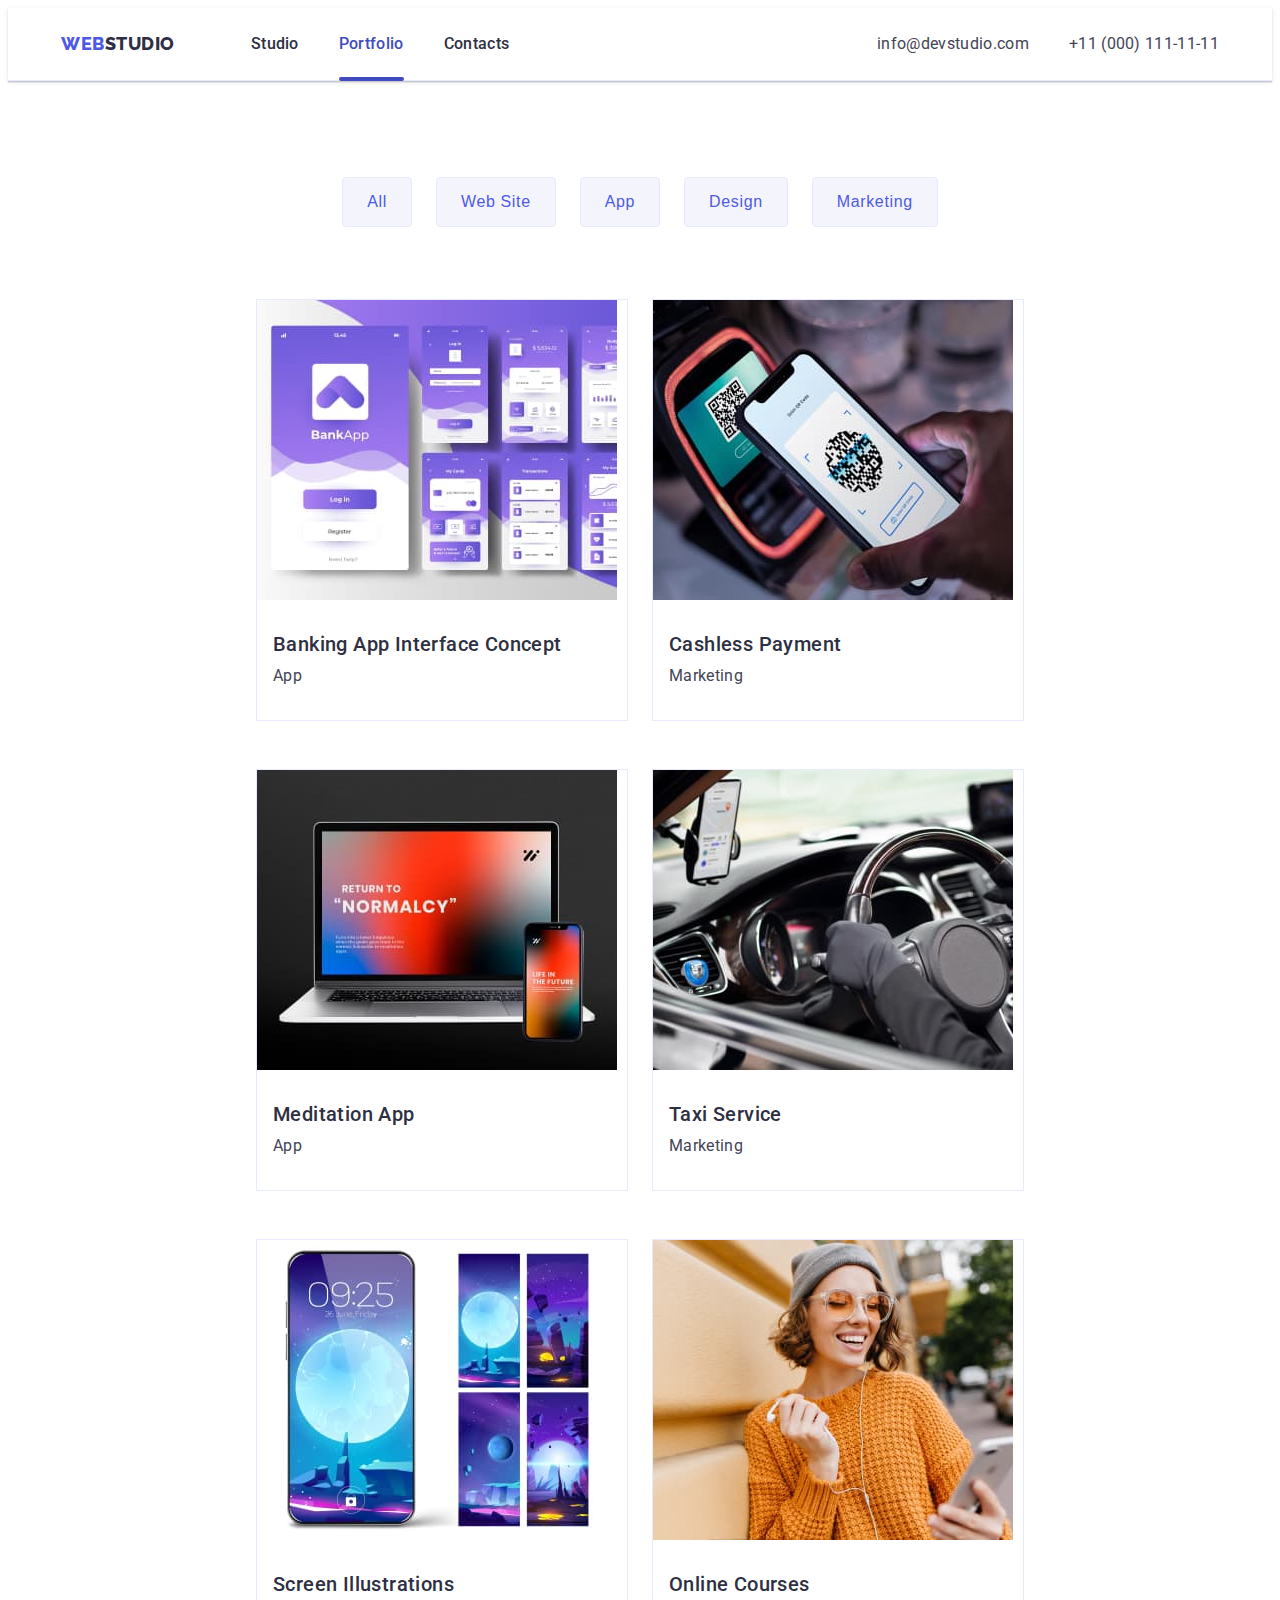
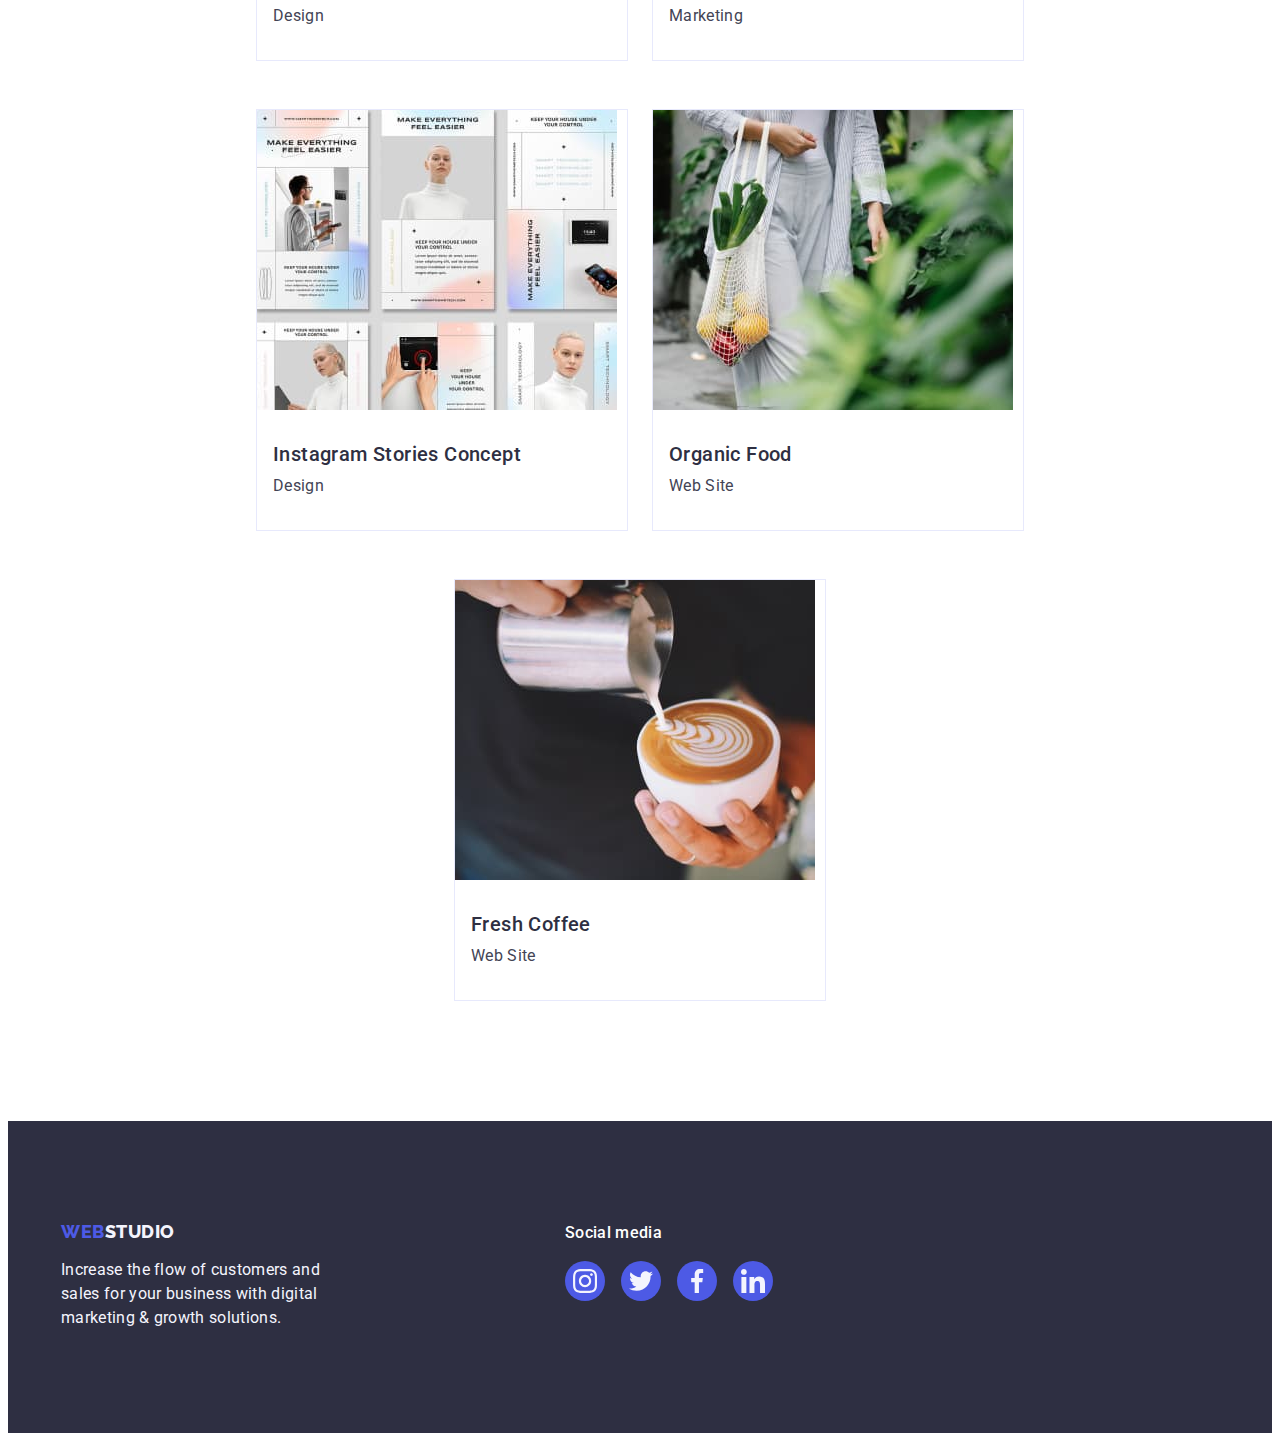
==== portfolio.html @ 2d32d580 "Initial commit" ====
<!DOCTYPE html>
<html lang="en">
  <head>
    <meta charset="UTF-8" />
    <meta name="viewport" content="width=device-width, initial-scale=1.0" />
    <link rel="preconnect" href="https://fonts.googleapis.com" />
    <link rel="preconnect" href="https://fonts.gstatic.com" crossorigin />
    <link href="https://fonts.googleapis.com/css2?family=Raleway:wght@800&family=Roboto:wght@400;500;700;900&display=swap"
      rel="stylesheet" />
      <link rel="stylesheet" href="https://cdnjs.cloudflare.com/ajax/libs/modern-normalize/2.0.0/modern-normalize.min.css"
        integrity="sha512-4xo8blKMVCiXpTaLzQSLSw3KFOVPWhm/TRtuPVc4WG6kUgjH6J03IBuG7JZPkcWMxJ5huwaBpOpnwYElP/m6wg=="
        crossorigin="anonymous" referrerpolicy="no-referrer" />
    <link rel="stylesheet" href="./css/styles.css" />
    <title>Document</title>
  </head>
  <body>
    <!--логотип, навігацію, меню користувача-->
  <header class="section section-header">
    <div class="container header-container">
      <nav class="logo-list-container">
        <a class="logo link" href="./index.html">Web<span class="logo-dark">Studio</span></a>
  
        <ul class="list flex-cotainer-logo">
          <li class="list-text">
            <a class="link link-nav" href="./index.html">Studio</a>
          </li>
          <li class="list-text">
            <a class="link link-nav corrent" href="./portfolio.html">Portfolio</a>
          </li>
          <li class="list-text"><a class="link link-nav" href="">Contacts</a></li>
        </ul>
      </nav>
      <address class="address">
        <ul class="flex-container-address">
          <li class="list-address">
            <a class="link link-address" href="mailto:info@devstudio.com">info@devstudio.com</a>
          </li>
          <li class="list-address">
            <a class="link link-address" href="tel:+110001111111">+11 (000) 111-11-11</a>
          </li>
        </ul>
      </address>
  
    </div>
  </header>

                         <!-- PORTFOLIO -->
    <main>
      <!-- PORTFOLIO FILTER -->
      <section class="section section-portfolio">
        <div class="container container-portfolio">
        <h1 class="visually-hidden">Empty</h1>
        <ul class="list list-item-button">
          <li><button class="btn button-filter" type="button">All</button></li>
          <li><button class="btn button-filter" type="button">Web Site</button></li>
          <li><button class="btn button-filter" type="button">App</button></li>
          <li><button class="btn button-filter" type="button">Design</button></li>
          <li><button class="btn button-filter" type="button">Marketing</button>
          </li>
        </ul>

        <!-- PORTFOLIO PROJECT CARDS -->

        <ul class="list list-item-portfolio">
          <li class="list-box-portfolio">
            <a class="link link-portfolio" href="">
               <div class="portfolio-wrapper">
                <img 
                src="./images/Port1.jpg"
                alt="Project Card 1"
                width="360"
                height="300"
              />
                
                 <p class="overlay overlay-text">14 Stylish and User-Friendly App Design Concepts · Task Manager App · Calorie Tracker App · Exotic Fruit Ecommerce App · Cloud Storage App</p>
                
               </div>
              <div class="portfolio-mark">
              <h2 class="portfolio-title">Banking App Interface Concept</h2>
              <p class="portfolio-title-text">App</p>
            </div>
            </a>
          </li>
          <li class="list-box-portfolio">
            <a class="link link-portfolio" href="">
              <div class="portfolio-wrapper">
              <img
                src="./images/Port2.jpg"
                alt="Project-Card-2"
                width="360"
                height="300"
              />
                <p class="overlay overlay-text">14 Stylish and User-Friendly App Design Concepts · Task Manager App · Calorie Tracker App · Exotic Fruit Ecommerce App · Cloud Storage App</p>
              
              </div>
              <div class="portfolio-mark">
              <h2 class="portfolio-title">Cashless Payment</h2>
              <p class="portfolio-title-text">Marketing</p></div></a
            >
          </li>
          <li class="list-box-portfolio">
            <a class="link link-portfolio" href="">
              <div class="portfolio-wrapper">
              <img
                src="./images/Port3.jpg"
                alt="Project-Card-3"
                width="360"
                height="300"
              />
              
                <p class="overlay overlay-text">14 Stylish and User-Friendly App Design Concepts · Task Manager App · Calorie Tracker App · Exotic Fruit Ecommerce App · Cloud Storage App</p>
              
              </div>
              <div class="portfolio-mark">
              <h2 class="portfolio-title">Meditation App</h2>
              <p class="portfolio-title-text">App</p></div></a
            >
          </li>
          <li class="list-box-portfolio">
            <a class="link link-portfolio" href="">
              <div class="portfolio-wrapper">
              <img
                src="./images/Port4.jpg"
                alt="Project-Card-4"
                width="360"
                height="300"
              />
              
                <p class="overlay overlay-text">14 Stylish and User-Friendly App Design Concepts · Task Manager App · Calorie Tracker App · Exotic Fruit Ecommerce App · Cloud Storage App</p>
              
              </div>
              <div class="portfolio-mark">
              <h2 class="portfolio-title">Taxi Service</h2>
              <p class="portfolio-title-text">Marketing</p></div></a
            >
          </li>
          <li class="list-box-portfolio">
            <a class="link link-portfolio" href="">
              <div class="portfolio-wrapper">
              <img
                src="./images/Port5.jpg"
                alt="Project-Card-5"
                width="360"
                height="300"
              />
              
                <p class="overlay overlay-text">14 Stylish and User-Friendly App Design Concepts · Task Manager App · Calorie Tracker App · Exotic Fruit Ecommerce App · Cloud Storage App</p>
              
              </div>
              <div class="portfolio-mark">
              <h2 class="portfolio-title">Screen Illustrations</h2>
              <p class="portfolio-title-text">Design</p></div></a
            >
          </li>
          <li class="list-box-portfolio">
            <a class="link link-portfolio" href="">
              <div class="portfolio-wrapper">
              <img
                src="./images/Port6.jpg"
                alt="Project-Card-6"
                width="360"
                height="300"
              />
                <p class="overlay overlay-text">14 Stylish and User-Friendly App Design Concepts · Task Manager App · Calorie Tracker App · Exotic Fruit Ecommerce App · Cloud Storage App</p>
              
              </div>
              <div class="portfolio-mark">
              <h2 class="portfolio-title">Online Courses</h2>
              <p class="portfolio-title-text">Marketing</p></div></a
            >
          </li>
          <li class="list-box-portfolio">
            <a class="link link-portfolio" href="">
              <div class="portfolio-wrapper">
              <img
                src="./images/Port7.jpg"
                alt="Project-Card-7"
                width="360"
                height="300"
              />
                <p class="overlay overlay-text">14 Stylish and User-Friendly App Design Concepts · Task Manager App · Calorie Tracker App · Exotic Fruit Ecommerce App · Cloud Storage App</p>
              
              </div>
              <div class="portfolio-mark">
              <h2 class="portfolio-title">Instagram Stories Concept</h2>
              <p class="portfolio-title-text">Design</p></div></a>
          </li>
          <li class="list-box-portfolio">
            <a class="link link-portfolio" href="">
              <div class="portfolio-wrapper">
              <img
                src="./images/Port8.jpg"
                alt="Project-Card-8"
                width="360"
                height="300"
              />
              
                <p class="overlay overlay-text">14 Stylish and User-Friendly App Design Concepts · Task Manager App · Calorie Tracker App · Exotic Fruit Ecommerce App · Cloud Storage App</p>
              </div>
              <div class="portfolio-mark">
              <h2 class="portfolio-title">Organic Food</h2>
              <p class="portfolio-title-text">Web Site</p></div></a
            >
          </li>
          <li class="list-box-portfolio">
            <a class="link link-portfolio" href="">
              <div class="portfolio-wrapper">
              <img
                src="./images/Port9.jpg"
                alt="Project-Card-9"
                width="360"
                height="300"
              />
                <p class="overlay overlay-text">14 Stylish and User-Friendly App Design Concepts · Task Manager App · Calorie Tracker App · Exotic Fruit Ecommerce App · Cloud Storage App</p>
              </div>
              <div class="portfolio-mark">
              <h2 class="portfolio-title">Fresh Coffee</h2>
              <p class="portfolio-title-text">Web Site</p></div></a
            >
          </li>
        </ul>
        </div>
      </section>
    </main>
                        <!-- FOOTER -->
    <!--копірайт, список посилань на соціальні мережі, контактні інформації-->
    <footer class="section section-footer">
      <div class="container container-footer">
        <div class="footer">
          <a class="logo logo-footer link" href="./index.html">Web<span class="logo-light">Studio</span></a>
          <p class="footer-text">
            Increase the flow of customers and sales for your business with digital
            marketing & growth solutions.
          </p>
        </div>
        <div class="footer">
          <p class="footer-text-social">Social media</p>
          <ul class="list list-footer">
            <li class="social-item">
              <a class="social-item-footer" href="">
                <svg class="social-icon" width="24" height="24">
                  <use href="./images/icons.svg#icon-instagram"></use>
                </svg></a>
            </li>
            <li class="social-item">
              <a class="social-item-footer" href="">
                <svg class="social-icon" width="24" height="24">
                  <use href="./images/icons.svg#icon-twitter"></use>
                </svg></a>
            </li>
            <li class="social-item">
              <a class="social-item-footer" href="">
                <svg class="social-icon" width="24" height="24">
                  <use href="./images/icons.svg#icon-facebook"></use>
                </svg></a>
            </li>
            <li class="social-item">
              <a class="social-item-footer" href="">
                <svg class="social-icon" width="24" height="24">
                  <use href="./images/icons.svg#icon-linkedin"></use>
                </svg></a>
            </li>
          </ul>
        </div>
      </div>
    </footer>
  </body>
</html>
---- css/styles.css ----
/* RESET START */
body {
    background-color: var(--background-color);
    font-family: 'Roboto', sans-serif;
    color: #434455;
} 

:root {
    --background-color: #FFFFFF;
    --color-brend: #4d5ae5;
    --color-brend-durck: #2e2f42;
    --color: #434455;
    --color-brend-light: #F4F4FD;
    --color-logo: #404bbf;
    --color-border: #E7E9FC;
    --color-gray: rgba(46, 47, 66, 0.70);
    --color-icon: #8e8f99;
    --color-sotial-footer: #31d0aa;
    --color-modal-window: #fcfcfc;
    --color-transition: color 250ms cubic-bezier(0.4, 0, 0.2, 1);
}

h1, h2, h3, h4, h5, h6, p {
    margin: 0;
}
ol, ul {
    list-style: none;
    margin: 0;
    padding: 0;
}


img {
    display: block;
}

.icon-big {
    margin: 0 auto;
}
.icons-box {
    display: flex;
    justify-content: center;
    align-items: center;
}
/* RESET END */

.container {
    width: 1158px;
    padding: 0 15px 0 15px;
    margin: 0 auto;
}
.section {
    max-width: 1440px;
    margin: 0 auto;
}
.btn {
        padding: 12px 24px;
        border-radius: 4px;
        border: 1px solid transparent;
        text-align: center;
        font-size: 16px;
        font-weight: 500;
        line-height: 1.5;
        letter-spacing: 0.04em;
        cursor: pointer;
}
           /* LOGO */

.section-header {
    border-bottom: 1px solid #e7e9fc;
    box-shadow: 0px 2px 1px rgba(46, 47, 66, 0.08),
        0px 1px 1px rgba(46, 47, 66, 0.16),
        0px 1px 6px rgba(46, 47, 66, 0.08);
}
.header-container {
    display: flex;
    justify-content: space-between;
    align-items: center;
}
        
.link {

    text-decoration: none;
}


.list {
    display: flex;
    list-style: none;
    flex-wrap: wrap;
    gap: 24px;
}


.flex-cotainer-logo {
    gap: 40px;
   
}
.logo {
    color: var(--color-brend);
    font-family: 'Raleway', sans-serif;
    font-size: 18px;
    font-style: normal;
    font-weight: 800;
    line-height: 1.17;
    letter-spacing: 0.03em;
    text-transform: uppercase;
    padding: 24px 0;
    margin-right: 76px;
    transition-property: color;
    transition-duration: 250ms;
    transition-timing-function: cubic-bezier(0.4, 0, 0.2, 1);
    transition-delay: 0;
    
}

.logo-dark {
    color: var(--color-brend-durck);
}
.logo-light {
    color: #F4F4FD;
}
.logo-list-container {
    display: flex;
    align-items: center;

}

.logo:hover,
.logo-dark:hover,
.logo:focus,
.logo-dark:focus,
.link-nav:hover,
.link-nav:focus {
    color: var(--color-logo);
}

.footer:hover,
.logo:hover,
.footer:focus,
.logo:focus {color: var(--color-logo);
}


                  /* NAVIGATION */

.address {
    font-style: normal;
}
.flex-container-address {
    display: flex;
    margin-left: auto;
    gap: 40px;
}
.list-text {
    /* position: relative; */
    font-weight: 500;
    font-size: 16px;
    line-height: 1.5;
    letter-spacing: 0.02em;
    color: var(--color-brend-durck);
}
.link-nav {
    display: block;
    padding: 24px 0;
    color: var(--color-brend-durck);
    transition: var(--color-transition);
}
.corrent {
    position: relative;
    color: var(--color-logo);
}
.link-nav.corrent::after {
    display: block;
    position: absolute;
    content: "";
    width: 100%;
    height: 4px;
    border-radius: 2px;
    bottom: -1px;
    left: 0;
    background-color: var(--color-logo);
}

.list-address {
    font-size: 16px;
    line-height: 1.5;
    letter-spacing: 0.02em;
}
.link-address {
    display: block;
    padding: 24px 0px;
    color: var(--color);
    transition: color 250ms cubic-bezier(0.4, 0, 0.2, 1);
}
.link-nav:hover,
.link-nav:focus,
.link-address:focus, 
.link-adress:focus {
    color: var(--color-logo);
}



            /* FIRST SECTION */
   /* MAIN POSTER */

.section-first {
    padding: 188px 0;
    background-color: var(--color-brend-durck);
    background-image: linear-gradient(rgba(46, 47, 66, 0.7), rgba(46, 47, 66, 0.7)), url(../images/people-office.jpg);
    background-repeat: no-repeat;
    background-position: center;
    background-size: cover;
}
.main-box {
    display: block;
    justify-content: center;
}

.main-title-bild {
        max-width: 496px;
        
        color: var(--WHITE, #FFF);
        text-align: center;
        font-size: 56px;
        font-style: normal;
        font-weight: 700;
        line-height: 1.07;
        letter-spacing: 0.02em;
        margin: 0 auto;
        margin-bottom: 48px;
        
        
}
.main-btn {
    display: block;
    min-width: 169px;
    height: 56px;
    border: none;
    background-color: #4D5AE5;
    color: #ffffff;
    padding: 16px 32px;  
    margin: 0 auto;
    box-shadow: 0px 4px 4px 0px rgba(0, 0, 0, 0.15);
    transition: background-color 250ms cubic-bezier(0.4, 0, 0.2, 1);
     
}

.main-btn:hover,
.main-btn:focus {
    background-color: #404BBF;
    cursor: pointer;
}     

               /* SECOND SECTION */

                  /* ABOUT US */

.section-second {
    padding: 120px 0;
    
}
.icons-box-one {
    width: 264px;
    height: 112px;
    margin-bottom: 8px;
    border-radius: 4px;
    background-color: var(--color-brend-light);
    
}
.list-box-one {
    display: block;
    width: calc((100% - 24px * 3) / 4);


}
.visually-hidden {
    position: absolute;
    width: 1px;
    height: 1px;
    margin: -1px;
    border: 0;
    padding: 0;
    white-space: nowrap;
    clip-path: inset(100%);
    clip: rect(0 0 0 0);
    overflow: hidden;
}

.feature {
    text-align: center;
    font-weight: 500;
    font-size: 20px;
    line-height: 1.2;
    letter-spacing: 0.02em;
    color: var(--color-brend-durck);
    margin-bottom: 8px;
}
.feature-abot {
    text-align: left;
}
.feature-text {
    font-size: 16px;
    line-height: 1.5;
    letter-spacing: 0.02em;
    color: var(--color);
}





              /* THIRD SECTION */

             /* our mission */

.section-third {
    padding-bottom: 120px;
    
}
.our-mission-box {
    display: block;
        
}
.list-box {
    gap: 16px;
}

.list-box-promoution {
    width: calc((100% - 3 * 16px) / 3);
}
               



               /* FOURTH SECTION */

                  /* OUR TEAM */


.section-fourth {
    padding: 120px 0;
    background-color: var(--color-brend-light);
}
.our-team-container {
    display: block;
}

.our-tem-promoution {
    font-size: 36px;
    line-height: 1.11;
    text-align: center;
    letter-spacing: 0.02em;
    text-transform: capitalize;
    color: var(--color-brend-durck);
    margin-bottom: 72px;
}


.list-team-person {
    border-radius: 0px 0px 4px 4px;
    background-color: #FFFFFF;
    width: calc((100% - 24px * 3) / 4);
    box-shadow: 0px 2px 1px 0px  rgba(46, 47, 66, 0.08), 0px 1px 1px 0px rgba(46, 47, 66, 0.16), 0px 1px 6px 0px rgba(46, 47, 66, 0.08);
 
}
.info-team {
    padding: 32px 0;

}
.list-icons {
    display: flex;
    justify-content: center;

}
.social-item {
    
    
    width: 40px;
    height: 40px;
    
    
    
}
.social-item-link {
    display: flex;
    justify-content: center;
    align-items: center;
    width: 100%;
    height: 100%;
    border-radius: 50%;
    background-color: var(--color-brend);
    transition: background-color 250ms cubic-bezier(0.4, 0, 0.2, 1);
}
.our-team-text {
    text-align: center;
    font-size: 16px;
    line-height: 1.5;
    letter-spacing: 0.02em;
    color: var(--color);
    margin-bottom: 8px;
}
.social-icon {
   fill: var(--color-brend-light)   
}
.social-item-link:hover,
.social-item-link:focus{
    background-color: var(--color-logo);
}

/* SECTION COSTUMERS */

.costumerc-item {
    width: 168px;
    height: 88px; 
}
.costumers-link {
    display: flex;
    width: 100%;
    height: 100%;
    color: var(--color-icon);
    justify-content: center;
    align-items: center;
    border-radius: 4px;
    border: 1px solid var(--color-icon);
    transition:border-color 250ms cubic-bezier(0.4, 0, 0.2, 1),
        color 250ms cubic-bezier(0.4, 0, 0.2, 1);
}
.costumers-icon {
    
    fill: currentColor;
}

.costumers-link:hover,
.costumers-link:focus {
    color: var(--color-logo);
    border: 1px solid var(--color-logo);
}
 /* FOOTER */
 
.section-footer {
    display: flex;
    padding: 100px 0;
    background-color: var(--color-brend-durck);
    justify-content: left;
    align-items: center;
}
.container-footer {
    display: flex;
    align-items: baseline;
    justify-content: left;
    gap: 120px;
}
 
.footer {    
    display: block;  
    margin-right: 120px;
}

.logo-footer {
    display: inline-block;
    padding: 0 0;
    margin-bottom: 16px;
}
 .link-logo-light {
     color: #f4f4fd;
 }
 .list-footer {
    gap: 16px;
    margin-bottom: 32px;
 }

 .footer-text {
    max-width: 264px;
    line-height: 1.5;
    color: var(--color-brend-light);
    letter-spacing: 0.02em;
 }
 .footer-text-social {
    color: var(--background-color);
    font-size: 16px;
    font-weight: 500;
    line-height: 24px;
    letter-spacing: 0.32px;
    margin-bottom: 16px;
 }
 .social-item-footer {
    display: flex;
    justify-content: center;
    align-items: center;
    width: 40px;
    height: 40px;
    border-radius: 50%;
    background-color: var(--color-brend);
    transition-property: background-color;
    transition-duration: 250ms;
    transition-timing-function: cubic-bezier(0.4, 0, 0.2, 1);
    transition-delay: 0;
 }

 .social-item-footer:hover,
 .social-item-footer:focus {
    background-color: var(--color-sotial-footer);

 }

 
    
        /* BUTTONS */
        
.section-portfolio {
    display: block;
    padding-top: 96px;
    padding-bottom: 120px;
}
.container-portfolio {
    display: block;
    
}


.button-filter {
    background-color: var(--color-brend-light);
    color: var(--color-brend);
    border-color:  var(--color-border);
    transition: color 250ms cubic-bezier(0.4, 0, 0.2, 1),
        background-color 250ms cubic-bezier(0.4, 0, 0.2, 1),
        border-color 250ms cubic-bezier(0.4, 0, 0.2, 1),
        box-shadow 250ms cubic-bezier(0.4, 0, 0.2, 1);
    
}
.list-item-button {
    display: flex;
    margin-bottom: 72px; 
    justify-content: center;
    
}


.list-item-portfolio {
        column-gap: 24px;
        row-gap: 48px;
        justify-content: center;
    
}
.button-filter:hover,
.button-filter:focus {
    background: var(--OCEAN, #404BBF);
    color: #FFFFFF;
    border-color: transparent;
    box-shadow: 0px 2px 2px 0px rgba(0, 0, 0, 0.12), 0px 2px 1px 0px rgba(0, 0, 0, 0.08), 0px 3px 1px 0px rgba(0, 0, 0, 0.10);
}

               /* LIST PORTFOLIO */


.list-box-portfolio {
    /* display: block; */
    justify-content: center;
    /* padding-bottom: 32px; */
    width: calc((100% - 24px * 2) / 3);
    border: 1px solid var(--color-border);
    transition: box-shadow 250ms cubic-bezier(0.4, 0, 0.2, 1);

    
}

.link-portfolio {
    display: block;
    padding-bottom: 32px;
    transition: box-shadow 250ms cubic-bezier(0.4, 0, 0.2, 1);
}

.link-portfolio:hover,
.link-portfolio:focus {
    border-color: var(--color-brend-light);
    box-shadow: 0px 2px 1px 0px rgba(46, 47, 66, 0.08), 0px 1px 1px 0px rgba(46, 47, 66, 0.16), 0px 1px 6px 0px rgba(46, 47, 66, 0.08);
    
}
.link-portfolio:hover .overlay,
.link-portfolio:focus .overlay {
    transform: translateY(0%);
}
.portfolio-wrapper {
    position: relative;
    margin-bottom: 32px;
    overflow: hidden;

}

.overlay {
    position: absolute;
    transform: translateY(100%);
    transition: transform 250ms cubic-bezier(0.4, 0, 0.2, 1);
    opacity: 1;
    top: 0;
    left: 0;
    width: 100%;
    height: 100%;
    background: var(--color-brend);
    padding: 40px 32px;
}

.overlay-text {
    color: var(--color-brend-light);
    font-size: 16px;
    font-weight: 400;
    line-height: 1.5;
    letter-spacing: 0.02em;
    /* transition: transform 250ms cubic-bezier(0.4, 0, 0.2, 1); */
}

 .portfolio-title {
     font-weight: 500;
     font-size: 20px;
     line-height: 1.2;
     letter-spacing: 0.02em;
     color: var(--color-brend-durck);
     margin-bottom: 8px;
 }

 
 .portfolio-mark {
    padding: 0 16px;
    /* border: 1px solid #e7e9fc;
    border-top: none; */
 }

 .portfolio-title-text {
     font-size: 16px;
     line-height: 1.5;
     letter-spacing: 0.02em;
     color: var(--color);
 }

 
.we-are-title {
    font-weight: 500;
    font-size: 20px;
    line-height: 1.2;
    letter-spacing: 0.02em;
    color: var(--color-brend-durck);
}


   /* MODAL WINDOW */


.backdrop {
   position: fixed;
   top: 0;
   left: 0;
   width: 100%;
   height: 100%;
   background-color: rgba(46, 47, 66, 0.40);
   transition: opacity 250ms cubic-bezier(0.4, 0, 0.2, 1), visibility 250ms cubic-bezier(0.4, 0, 0.2, 1);
}
.backdrop.is-hidden {
    opacity: 0;
    pointer-events: none;
    visibility: hidden;
   
}

.modal {
    position: absolute;
    top: 50%;
    left: 50%;
    transform:translate(-50%, -50%) scale(1);
    width: 408px;
    min-height: 584px;
    flex-shrink: 0;
    border-radius: 4px;
    background-color: var(--color-modal-window);
    transition: transform 250ms cubic-bezier(0.4, 0, 0.2, 1);
    box-shadow: 0px 1px 1px rgba(0, 0, 0, 0.14),
        0px 1px 3px rgba(0, 0, 0, 0.12),
        0px 2px 1px rgba(0, 0, 0, 0.2);
    

}

.backdrop.is-hidden .modal {
    transform: translateX(-50%) translateY(-50%) scale(0.4);
    transition-delay: 0ms;
}
.modal-btn {
   position: absolute;
   top: 24px;
   right: 24px;
   display: flex; 
   justify-content: center;
   align-items: center;
   padding: 0;
   background-color: #e7e9fc;
   border: 1px solid rgba(0, 0, 0, 0.1);
   cursor: pointer;
   width: 24px;
   height: 24px;
   border-radius: 50%;
   transition: background-color 250ms cubic-bezier(0.4, 0, 0.2, 1),
        border 250ms cubic-bezier(0.4, 0, 0.2, 1);
}
.modal-btn:hover,
.modal-btn:focus {
    background-color: #404bbf;
    border: none;
    fill: #ffffff
 }
.modal-btn-icon {
    transition: fill 250ms cubic-bezier(0.4, 0, 0.2, 1);
}
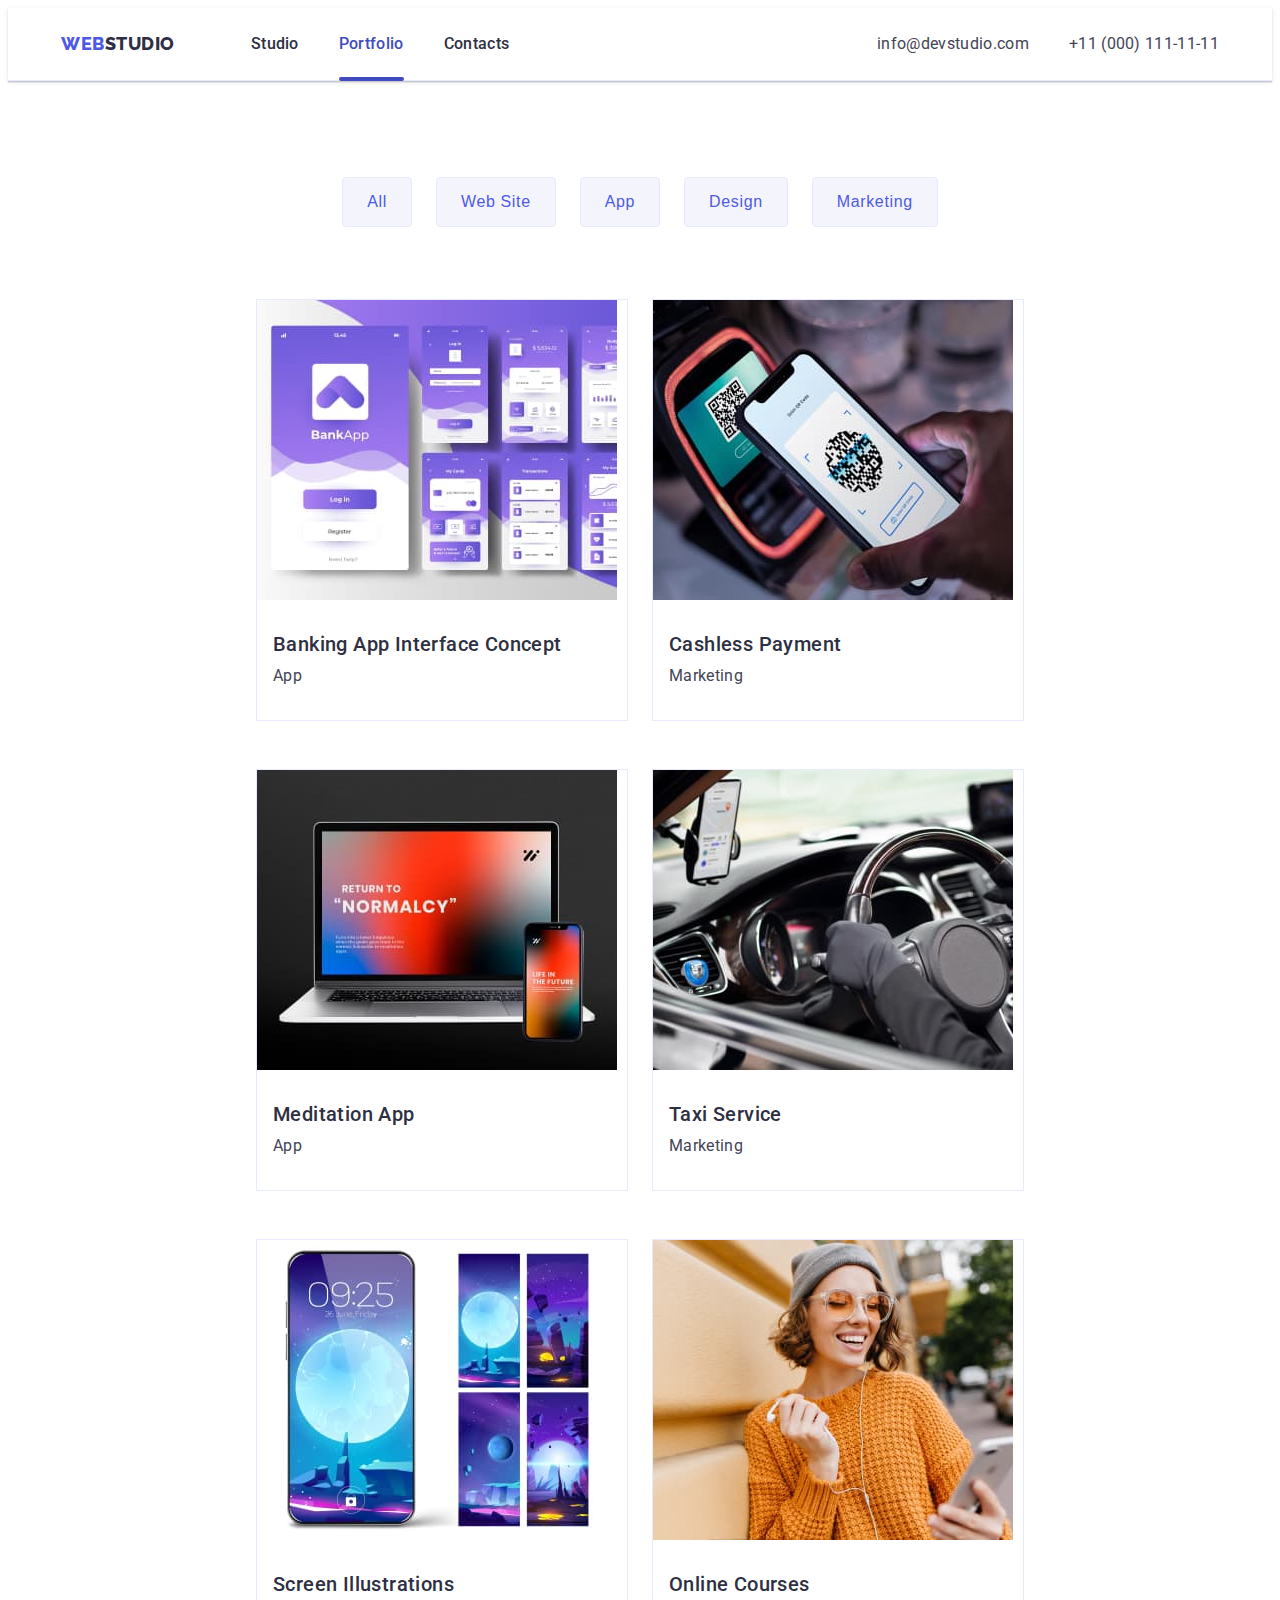
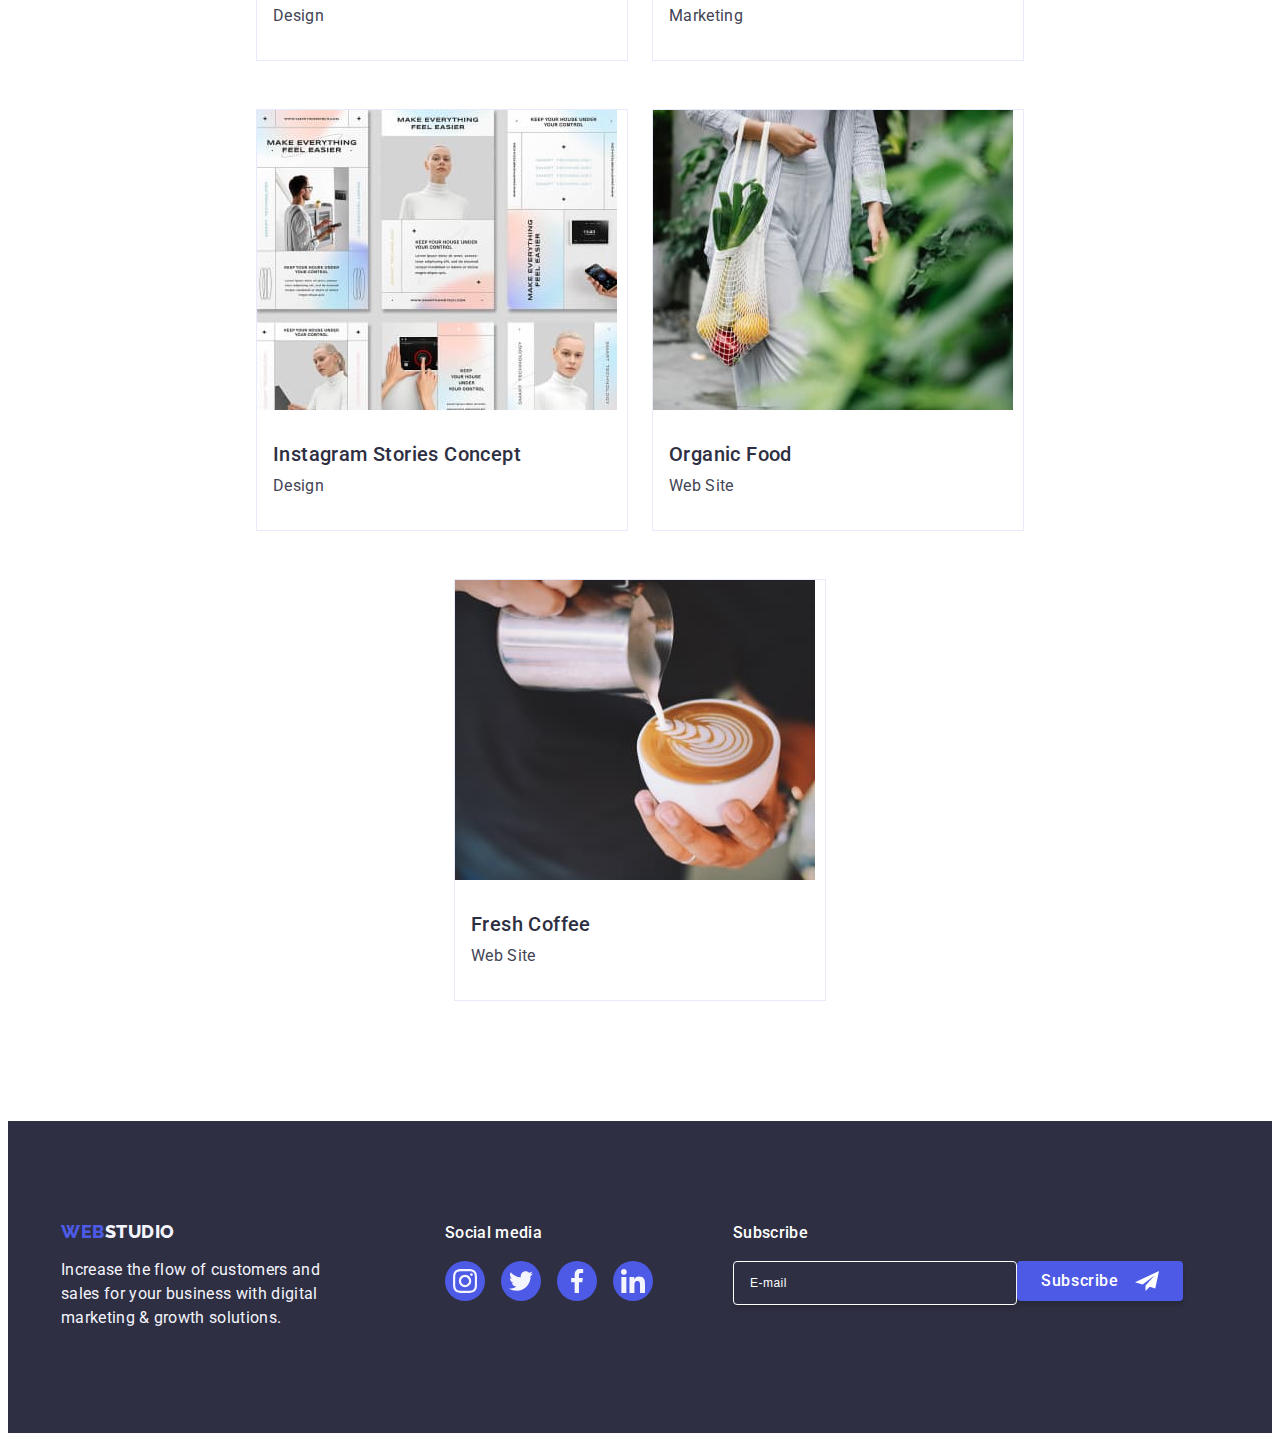
==== commit b983074a: "hw5-2" ====
--- a/portfolio.html
+++ b/portfolio.html
@@ -10,6 +10,10 @@
       <link rel="stylesheet" href="https://cdnjs.cloudflare.com/ajax/libs/modern-normalize/2.0.0/modern-normalize.min.css"
         integrity="sha512-4xo8blKMVCiXpTaLzQSLSw3KFOVPWhm/TRtuPVc4WG6kUgjH6J03IBuG7JZPkcWMxJ5huwaBpOpnwYElP/m6wg=="
         crossorigin="anonymous" referrerpolicy="no-referrer" />
+
+        <link href="https://unpkg.com/aos@2.3.1/dist/aos.css" rel="stylesheet">
+
+
     <link rel="stylesheet" href="./css/styles.css" />
     <title>Document</title>
   </head>
@@ -60,7 +64,7 @@
         </ul>
 
         <!-- PORTFOLIO PROJECT CARDS -->
-
+        
         <ul class="list list-item-portfolio">
           <li class="list-box-portfolio">
             <a class="link link-portfolio" href="">
@@ -222,6 +226,7 @@
         </div>
       </section>
     </main>
+   
                         <!-- FOOTER -->
     <!--копірайт, список посилань на соціальні мережі, контактні інформації-->
     <footer class="section section-footer">
@@ -233,7 +238,7 @@
             marketing & growth solutions.
           </p>
         </div>
-        <div class="footer">
+        <div class="footer-social">
           <p class="footer-text-social">Social media</p>
           <ul class="list list-footer">
             <li class="social-item">
@@ -262,7 +267,19 @@
             </li>
           </ul>
         </div>
+        <div class="subscribe-box">
+          <p class="footer-text-social">Subscribe</p>
+          <form class="footer-form" name="subscribe-form">
+            <label class="form-label" for="subscribe-form"></label>
+            <input class="form-input-subscribe" type="email" name="subscribe-form" placeholder="E-mail">
+            <button class="btn subscribe-btn" type="submit">Subscribe
+              <svg class="subscribe-btn-icon" width="24" height="24">
+                <use href="./images/icons.svg#icon-Frame-telegram"></use>
+              </svg></button>
+        </div>
       </div>
     </footer>
+    <script src="https://unpkg.com/aos@2.3.1/dist/aos.js"></script>
+    <script src="./js/animations.js"></script>
   </body>
 </html>
--- a/css/styles.css
+++ b/css/styles.css
@@ -32,6 +32,9 @@
 
 
 img {
+    display: block;
+}
+label {
     display: block;
 }
 
@@ -154,7 +157,6 @@
     gap: 40px;
 }
 .list-text {
-    /* position: relative; */
     font-weight: 500;
     font-size: 16px;
     line-height: 1.5;
@@ -254,6 +256,8 @@
     cursor: pointer;
 }     
 
+
+
                /* SECOND SECTION */
 
                   /* ABOUT US */
@@ -451,7 +455,7 @@
     display: flex;
     align-items: baseline;
     justify-content: left;
-    gap: 120px;
+    /* gap: 120px; */
 }
  
 .footer {    
@@ -468,6 +472,7 @@
      color: #f4f4fd;
  }
  .list-footer {
+    /* display: flex; */
     gap: 16px;
     margin-bottom: 32px;
  }
@@ -477,6 +482,11 @@
     line-height: 1.5;
     color: var(--color-brend-light);
     letter-spacing: 0.02em;
+ }
+ .footer-social {
+
+    margin-right: 80px;
+
  }
  .footer-text-social {
     color: var(--background-color);
@@ -557,9 +567,7 @@
 
 
 .list-box-portfolio {
-    /* display: block; */
     justify-content: center;
-    /* padding-bottom: 32px; */
     width: calc((100% - 24px * 2) / 3);
     border: 1px solid var(--color-border);
     transition: box-shadow 250ms cubic-bezier(0.4, 0, 0.2, 1);
@@ -609,7 +617,6 @@
     font-weight: 400;
     line-height: 1.5;
     letter-spacing: 0.02em;
-    /* transition: transform 250ms cubic-bezier(0.4, 0, 0.2, 1); */
 }
 
  .portfolio-title {
@@ -666,6 +673,7 @@
 
 .modal {
     position: absolute;
+    padding: 72px 24px 24px 24px;
     top: 50%;
     left: 50%;
     transform:translate(-50%, -50%) scale(1);
@@ -673,13 +681,22 @@
     min-height: 584px;
     flex-shrink: 0;
     border-radius: 4px;
+    opacity: 1;
     background-color: var(--color-modal-window);
     transition: transform 250ms cubic-bezier(0.4, 0, 0.2, 1);
     box-shadow: 0px 1px 1px rgba(0, 0, 0, 0.14),
         0px 1px 3px rgba(0, 0, 0, 0.12),
         0px 2px 1px rgba(0, 0, 0, 0.2);
-    
-
+}
+.modal-tittle {
+    color: var(--color-brend-durck);
+    width: 360px;
+    margin-bottom: 16px;
+    text-align: center;
+    font-size: 16px;
+    font-weight: 500;
+    line-height: 1.5;
+    letter-spacing: 0.02em;
 }
 
 .backdrop.is-hidden .modal {
@@ -712,4 +729,177 @@
 .modal-btn-icon {
     transition: fill 250ms cubic-bezier(0.4, 0, 0.2, 1);
 }
-    +.modal-form {
+    width: 360px;
+    margin: 0 auto;
+    margin-top: 72px;
+
+}
+.form-box {
+    margin-bottom: 8px;
+
+}
+.form-field {
+    position: relative;
+    margin-top: 4px;
+}
+
+.form-label {
+    display: flex;
+    gap: 24px;
+    margin-bottom: 4px;
+    color: var(--color-icon);
+    font-size: 12px;
+    line-height: 1.16;
+    letter-spacing: 0.04em;
+
+}
+.form-input {
+    width: 264px;
+    height: 40px;
+    padding: 11px 34px;
+    font-size: 18px;
+    line-height: 2.22em;
+    color: var(--color-brend-durck);
+    border-radius: 4px;
+    border: 1px solid  rgba(46, 47, 66, 0.40);
+    outline: transparent;
+    transition: border var(--color-brend) 250ms cubic-bezier(0.4, 0, 0.2, 1);
+    
+}
+
+.form-icon {
+    position: absolute;
+    top: 50%;
+    left: 16px;
+    transform: translateY(-50%);
+    fill: var(--color-brend-durck);
+    transition: fill var(--color-brend) 250ms cubic-bezier(0.4, 0, 0.2, 1);;
+}
+.form-input:focus,
+.form-comment:focus {
+    border: 1px solid #4D5AE5;
+}
+.form-input:focus + .form-icon {
+    fill: var(--color-brend);
+}
+.form-comment {
+    width: 100%;
+    min-height: 120px;
+    padding: 8px 16px;
+    font-size: 12px;
+    line-height: 1.16;
+    letter-spacing: -0.02em;
+    color: var(--color-brend-durck);
+    border-radius: 4px;
+    border: 1px solid rgba(46, 47, 66, 0.40);
+    outline: transparent;
+    resize: none;
+    transition: border var(--color-brend) 250ms cubic-bezier(0.4, 0, 0.2, 1);
+}
+.form-comment::placeholder {
+    color: rgba(46, 47, 66, 0.40);
+}
+.custom-checkbox {
+    display: inline-flex;
+    justify-content: center;
+    align-items: center;
+    width: 16px;
+    height: 16px;
+    border: 1px solid rgba(46, 47, 66, 0.40);
+    border-radius: 2px;
+    background-color: transparent;
+    margin-right: 8px;
+    transition: bacgraund-color, border-color 250ms cubic-bezier(0.4, 0, 0.2, 1);
+
+}
+.custom-checkbox-icon {
+    fill: transparent;
+    
+
+}
+.form-agreement {
+    display: flex;
+    align-items: center;
+    margin-bottom: 24px;
+    color: var(--color-icon);
+    font-size: 12px;
+    line-height: 1.16;
+    letter-spacing: 0.04em;
+
+}
+.form-agreement-link {
+    color: var(--color-brend);
+    text-decoration-line: underline;
+}
+input[type='checkbox']:checked + .custom-checkbox {
+    background-color: var(--color-logo);
+    border-color: var(--color-logo);
+    
+}
+
+.form-input-subscribe {
+    width: 264px;
+    height: 40px;
+    flex-shrink: 0;
+    background-color: transparent;
+    border-radius: 4px;
+    border: 1px solid var(--background-color);
+    box-shadow: 0px 4px 4px 0px rgba(0, 0, 0, 0.15);
+}
+.form-input-subscribe::placeholder {
+    color: var(--background-color);
+}
+.subscribe-box {
+
+
+}
+.footer-form {
+    display: flex;
+
+}
+.form-input-subscribe {
+    color: var(--background-color);
+    width: 264px;
+    height: 40px;
+    font-size: 12px;
+    line-height: 1.5;
+    letter-spacing: 0.04em;
+    border-radius: 4px;
+    border: 1px solid var(--background-color);
+    box-shadow: 0px 4px 4px 0px rgba(0, 0, 0, 0.15);
+    padding-left: 16px;
+    background-color: transparent;
+}
+
+.subscribe-btn {
+    display: flex;
+    min-width: 165px;
+    gap: 16px;
+    height: 40px;
+    justify-content: center;
+    border: none;
+    align-items: center;
+    font-family: "Roboto", sans-serif;
+    font-size: 16px;
+    font-weight: 500;
+    line-height: 1.5;
+    letter-spacing: 0.04em;
+    cursor: pointer;
+    border: none;
+    border-radius: 4px;
+    background-color: var(--color-brend);
+    color: var(--background-color);
+    padding: 8px 24px;
+    margin: 0 auto;
+    box-shadow: 0px 4px 4px 0px rgba(0, 0, 0, 0.15);
+    transition: background-color 250ms cubic-bezier(0.4, 0, 0.2, 1);
+}
+.subscribe-btn-icon {
+    fill: var(--background-color);
+}
+
+.subscribe-btn:hover,
+.subscribe-btn:focus {
+    background-color: var(--color-logo);
+}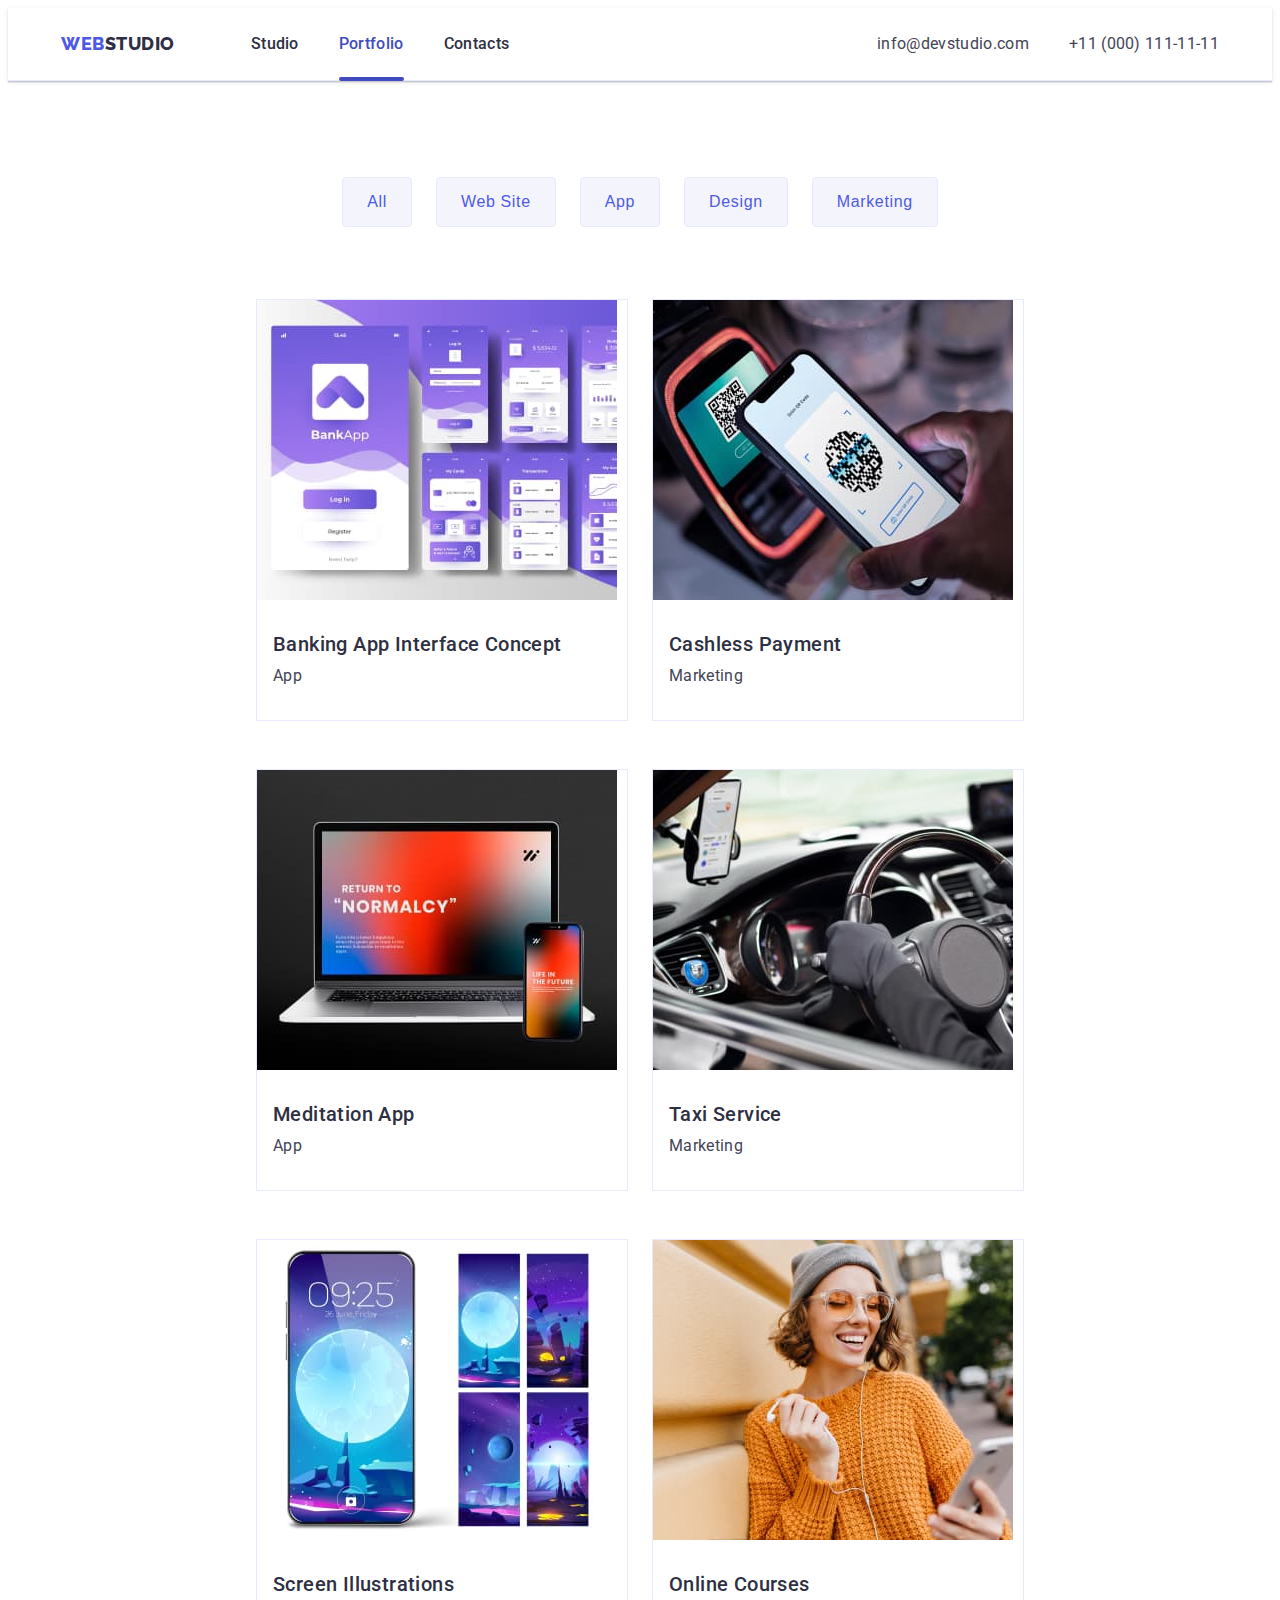
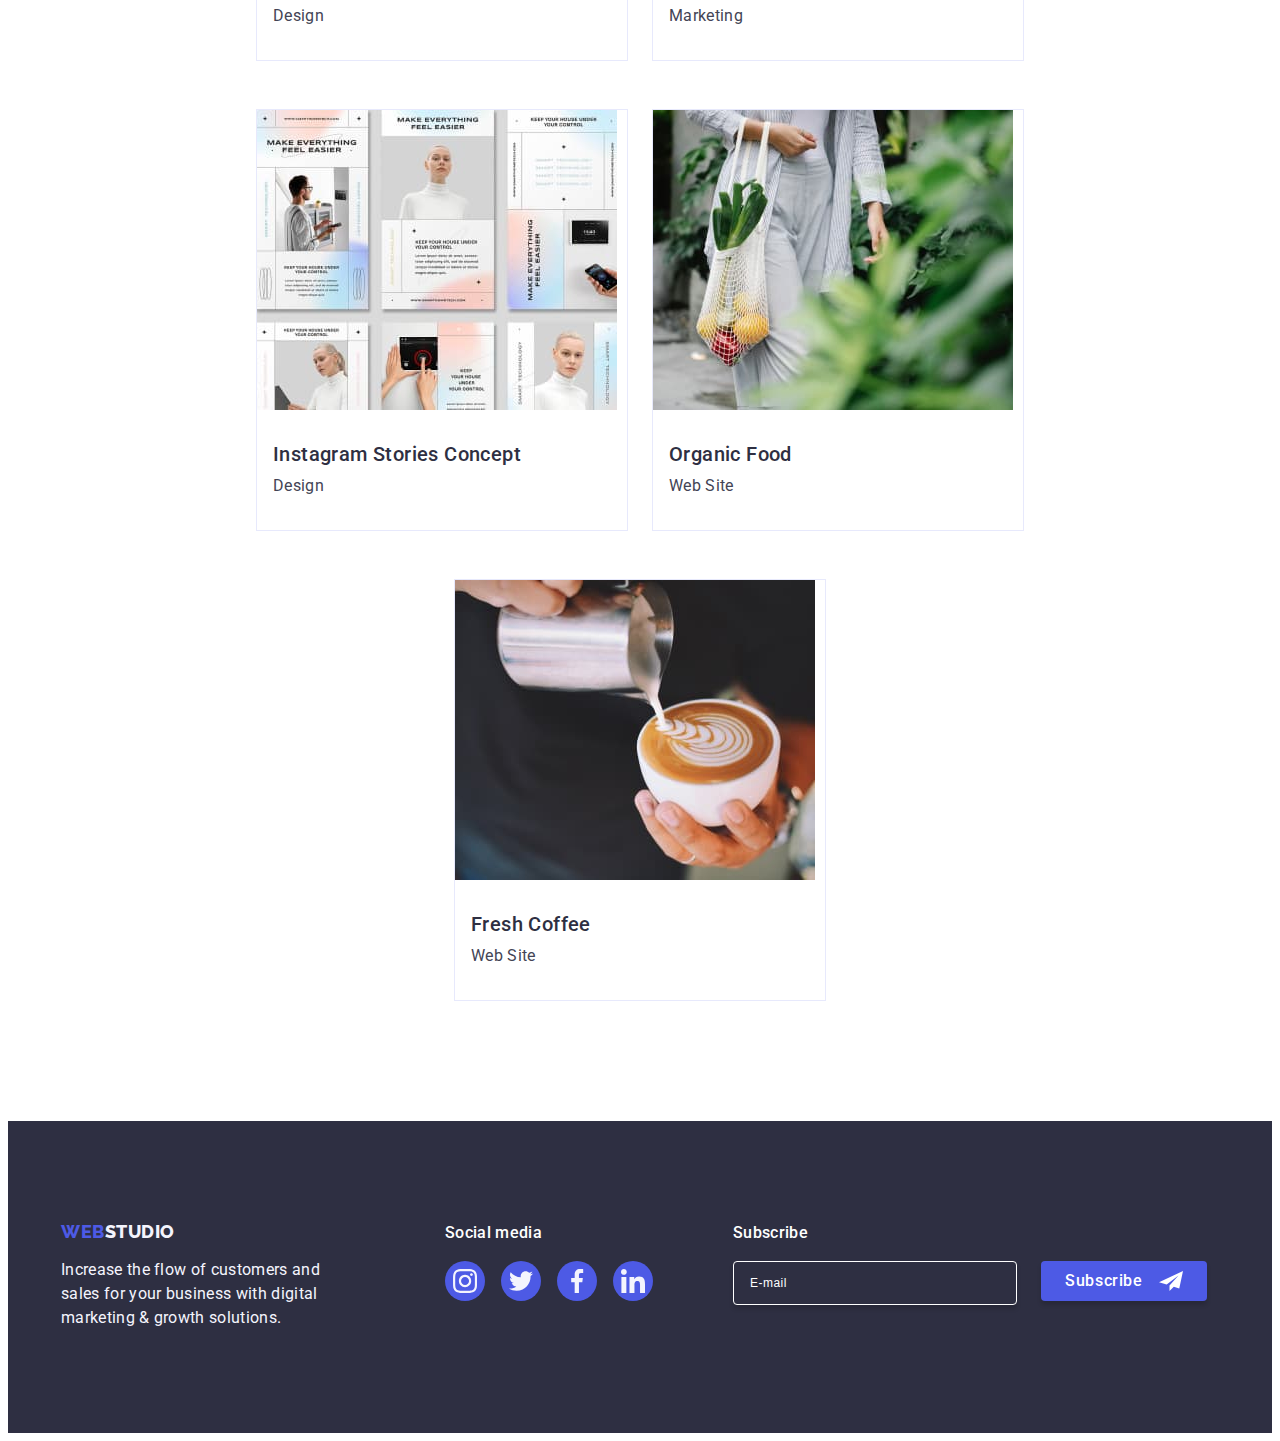
==== commit 6ec812b7: "hw5-2.1" ====
--- a/portfolio.html
+++ b/portfolio.html
@@ -270,12 +270,13 @@
         <div class="subscribe-box">
           <p class="footer-text-social">Subscribe</p>
           <form class="footer-form" name="subscribe-form">
-            <label class="form-label" for="subscribe-form"></label>
-            <input class="form-input-subscribe" type="email" name="subscribe-form" placeholder="E-mail">
-            <button class="btn subscribe-btn" type="submit">Subscribe
-              <svg class="subscribe-btn-icon" width="24" height="24">
-                <use href="./images/icons.svg#icon-Frame-telegram"></use>
-              </svg></button>
+            <label class="form-label" for="subscribe-form">
+              <input class="form-input-subscribe" type="email" name="subscribe-form" placeholder="E-mail">
+              <button class="btn subscribe-btn" type="submit">Subscribe
+                <svg class="subscribe-btn-icon" width="24" height="24">
+                  <use href="./images/icons.svg#icon-Frame-telegram"></use>
+                </svg></button>
+            </label>
         </div>
       </div>
     </footer>
